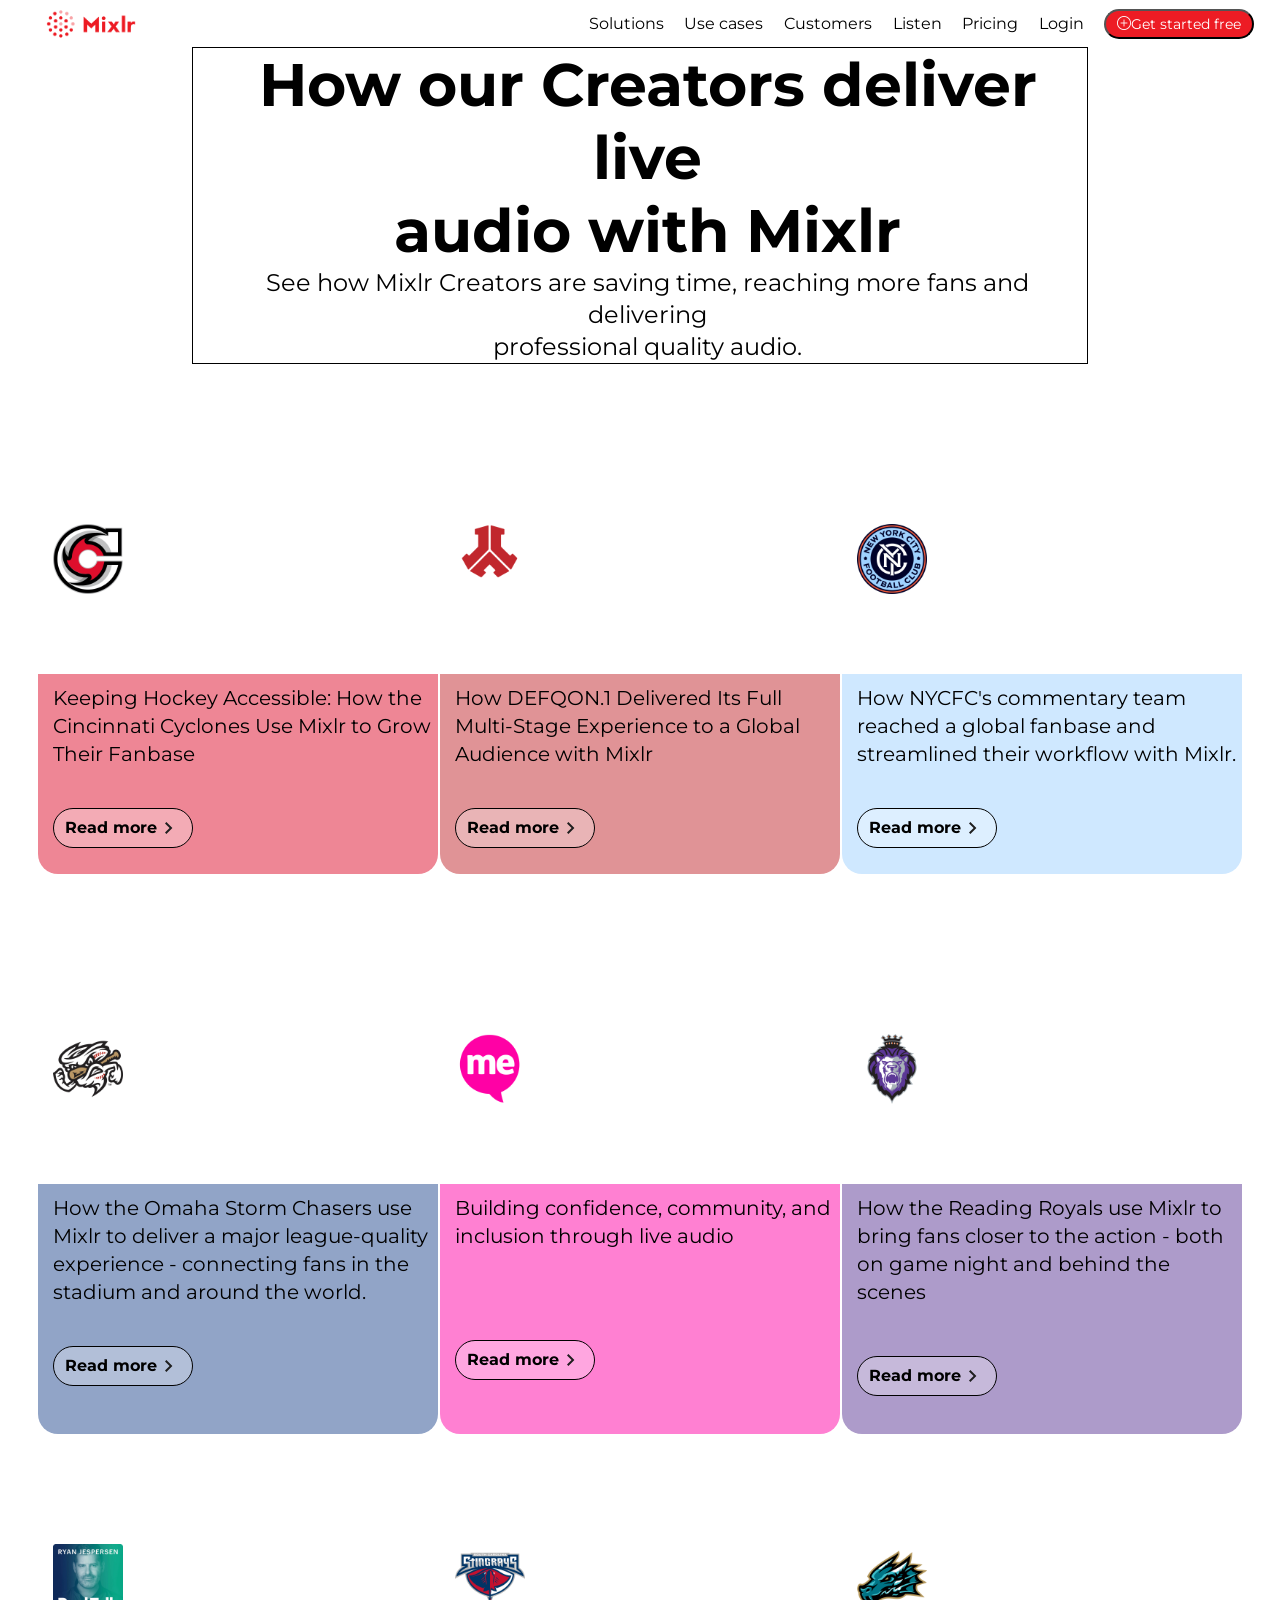
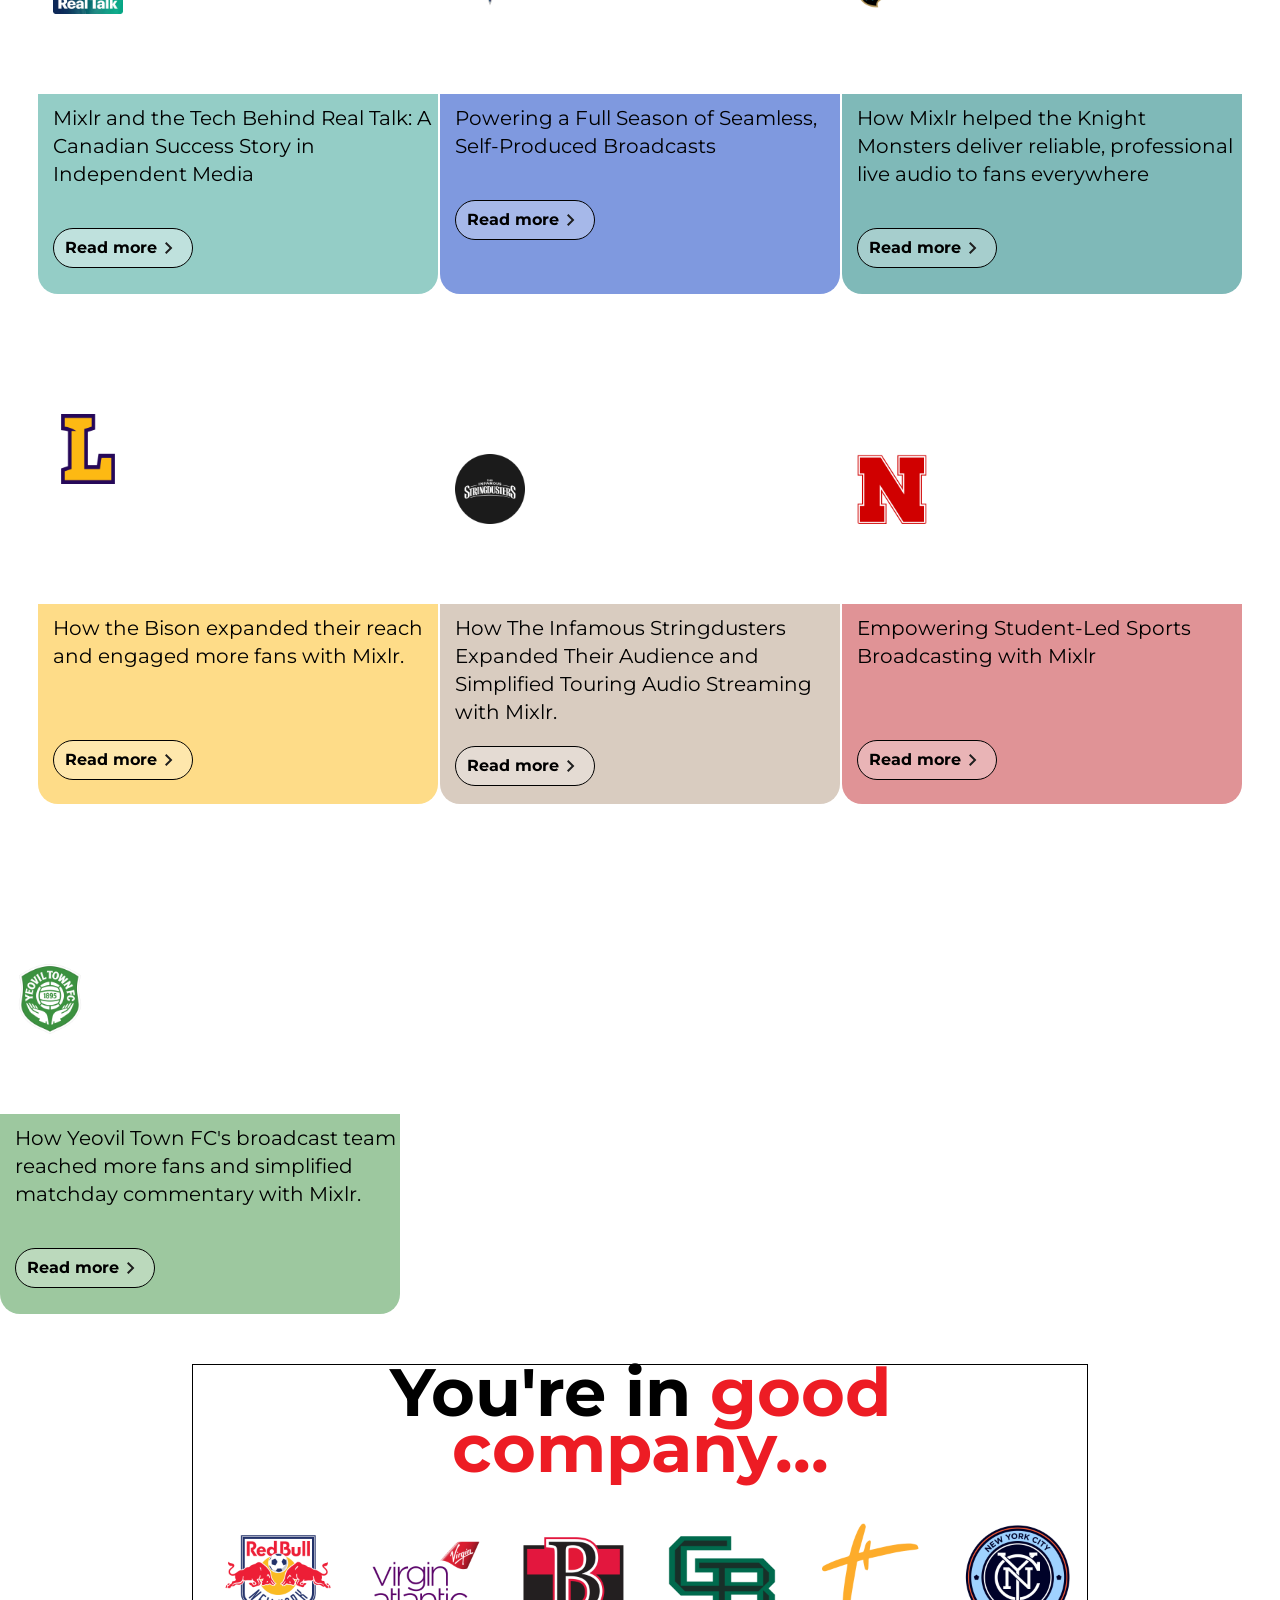
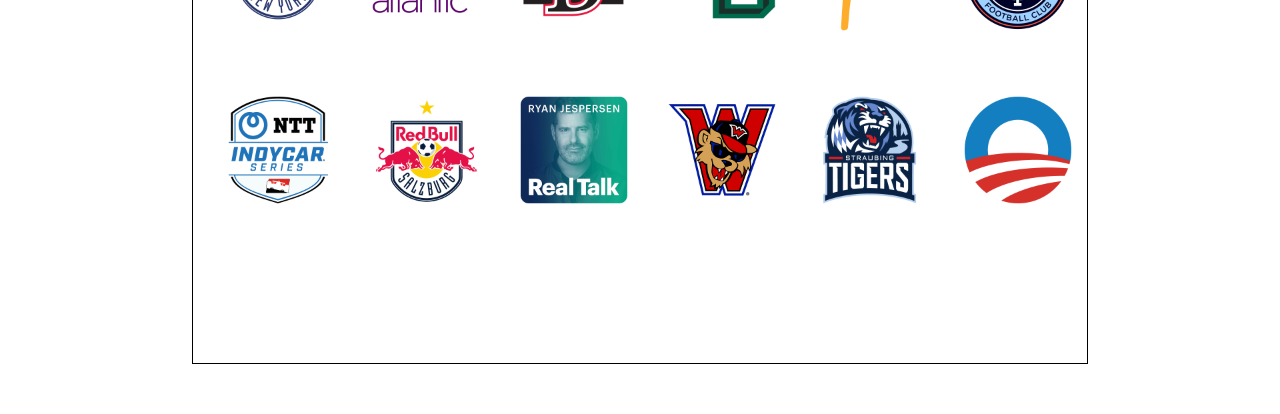
==== index.html @ 17a5d1f8 "I am almost done with mixlr customer's page" ====
<!DOCTYPE html>
<html lang="en">
<head>
    <meta charset="UTF-8">
    <meta name="viewport" content="width=device-width, initial-scale=1.0">
    <title>Document</title>
    <link rel="stylesheet" href="./style.css">
   
   
</head>
<body>
     <header>
        <img src="./media/mixlr logo.png" alt="" class="logo">
        <nav class="nav1">
            <ul class="nav-ul">
                <li class="nav-link"></li><a href="" class="a">Solutions</a>
            <li class="nav-link"></li><a href=""class="a">Use cases</a>
            <li class="nav-link"></li><a href="" class="a">Customers</a>
            <li class="nav-link"></li><a href="" class="a">Listen</a>
            <li class="nav-link"></li><a href="" class="a">Pricing</a>
            <li class="nav-link"></li><a href=""class="a">Login</a>
        </ul>
        </nav>
        <div class="getstarted-btn">
             <button><i class="bi bi-plus-circle"></i>Get started free</a></button>
        </div>
       
        </header>
         <section class="section1">
        <h1 class="h1">How our Creators deliver live <br> audio with Mixlr</h1>
        <p class="p1">
            See how Mixlr Creators are saving time, reaching more fans and delivering <br> 
            professional quality audio.
        </p>
    </section>
    <div class="container">
    <nav class="nav2">
        <div class="div1">
            <img src="./media/image 1a.png" alt="image" height="70">
            <h1 class="first-a">Cincinnatic 
                <br> cyclones</h1>
            
        </div>
        <div class="div2">
            <p class="first-b">Keeping Hockey Accessible: How the Cincinnati Cyclones Use Mixlr to Grow Their Fanbase</p>
            <button class="readmore-btn1">Read more <svg xmlns="http://www.w3.org/2000/svg" height="24px" viewBox="0 -960 960 960" width="24px" fill="#1f1f1f"><path d="M504-480 320-664l56-56 240 240-240 240-56-56 184-184Z"/></svg></button>
        </div>
    </nav>

     <nav class="nav3">
        <div class="div3">
            <img src="./media/image 2a.png" alt="image" height="70">
            <h1 class="first-a">DEFQON.1 Music Festival</h1>
            
        </div>
        <div class="div4">
            <p class="first-b">How DEFQON.1 Delivered Its Full Multi-Stage Experience to a Global Audience with Mixlr</p>
            <button class="readmore-btn2">Read more <svg xmlns="http://www.w3.org/2000/svg" height="24px" viewBox="0 -960 960 960" width="24px" fill="#1f1f1f"><path d="M504-480 320-664l56-56 240 240-240 240-56-56 184-184Z"/></svg></button>
        </div>
    </nav>

     <nav class="nav4">
        <div class="div5">
            <img src="./media/image 3a.png" alt="image" height="70">
            <h1 class="first-a">New York City Football Club</h1>
            
        </div>
        <div class="div6">
            <p class="first-b">How NYCFC's commentary team reached a global fanbase and streamlined their workflow with Mixlr.</p>
            <button class="readmore-btn3">Read more <svg xmlns="http://www.w3.org/2000/svg" height="24px" viewBox="0 -960 960 960" width="24px" fill="#1f1f1f"><path d="M504-480 320-664l56-56 240 240-240 240-56-56 184-184Z"/></svg></button>
        </div>
    </nav>
       
     <!-- ROW 2 -->
       
    </div>

    <div class="container2">
    <nav class="nav5">
        <div class="div7">
            <img src="./media/image 4a.png" alt="image" height="70">
            <h1 class="first-a">Omaha Storm  <br>Chasers</h1>
            
        </div>
        <div class="div8">
            <p class="first-b">How the Omaha Storm Chasers use Mixlr to deliver a major league-quality experience - connecting fans in the stadium and around the world.</p>
            <button class="readmore-btn4">Read more <svg xmlns="http://www.w3.org/2000/svg" height="24px" viewBox="0 -960 960 960" width="24px" fill="#1f1f1f"><path d="M504-480 320-664l56-56 240 240-240 240-56-56 184-184Z"/></svg></button>
        </div>
    </nav>

     <nav class="nav6">
        <div class="div9">
            <img src="./media/image 5a.png" alt="image" height="70">
            <h1 class="first-a">Our radio by <br> Mencap</h1>
            
        </div>
        <div class="div10">
            <p class="first-b">Building confidence, community, and inclusion through live audio</p>
            <button class="readmore-btn5">Read more <svg xmlns="http://www.w3.org/2000/svg" height="24px" viewBox="0 -960 960 960" width="24px" fill="#1f1f1f"><path d="M504-480 320-664l56-56 240 240-240 240-56-56 184-184Z"/></svg></button>
        </div>
    </nav>

    <nav class="nav7">
        <div class="div11">
            <img src="./media/image 6a.png" alt="image" height="70">
            <h1 class="first-a">Reading Royals</h1>
            
        </div>
        <div class="div12">
            <p class="first-b">How the Reading Royals use Mixlr to bring fans closer to the action - both on game night and behind the scenes</p>
            <button class="readmore-btn6">Read more <svg xmlns="http://www.w3.org/2000/svg" height="24px" viewBox="0 -960 960 960" width="24px" fill="#1f1f1f"><path d="M504-480 320-664l56-56 240 240-240 240-56-56 184-184Z"/></svg></button>
        </div>
    </nav>       
    </div>
    <!-- ROW 3 -->
    <div class="container3" >
<nav class="nav8">
        <div class="div13">
            <img src="./media/image 7a.png" alt="" height="70">
            <h1 class="first-a">Real Talk with <br> Ryan Jespersen</h1>
        </div>
        <div class="div14">
            <p>Mixlr and the Tech Behind Real Talk: A Canadian Success Story in Independent Media</p>
            <button class="readmore-btn7">Read more <svg xmlns="http://www.w3.org/2000/svg" height="24px" viewBox="0 -960 960 960" width="24px" fill="#1f1f1f"><path d="M504-480 320-664l56-56 240 240-240 240-56-56 184-184Z"/></svg></button>
        </div>
    </nav>       
     <nav class="nav9">
        <div class="div15">
            <img src="./media/image 8a.png" alt="" height="70">
            <h1 class="first-a">South Carolina Stingrays</h1>
        </div>
        <div class="div16">
            <p>Powering a Full Season of Seamless, Self-Produced Broadcasts</p>
            <button class="readmore-btn8">Read more <svg xmlns="http://www.w3.org/2000/svg" height="24px" viewBox="0 -960 960 960" width="24px" fill="#1f1f1f"><path d="M504-480 320-664l56-56 240 240-240 240-56-56 184-184Z"/></svg></button>
        </div>
    </nav>
     <nav class="nav10">
        <div class="div17">
            <img src="./media/image 9a.png" alt="" height="70">
            <h1 class="first-a">Tahoe Knight <br> Monsters</h1>
        </div>
        <div class="div18">
            <p>How Mixlr helped the Knight Monsters deliver reliable, professional live audio to fans everywhere</p>
            <button class="readmore-btn9">Read more <svg xmlns="http://www.w3.org/2000/svg" height="24px" viewBox="0 -960 960 960" width="24px" fill="#1f1f1f"><path d="M504-480 320-664l56-56 240 240-240 240-56-56 184-184Z"/></svg></button>
        </div>
    </nav>
    </div>
    <!-- ROW 4 -->
     <div class="container3" >
<nav class="nav11">
        <div class="div19">
            <img src="./media/image 10a.png" alt="" height="70">
            <h1 class="first-a">The Bison at  <br>Lipscomb <br> University</h1>
        </div>
        <div class="div20">
            <p>How the Bison expanded their reach and engaged more fans with Mixlr.</p>
            <button class="readmore-btn10">Read more <svg xmlns="http://www.w3.org/2000/svg" height="24px" viewBox="0 -960 960 960" width="24px" fill="#1f1f1f"><path d="M504-480 320-664l56-56 240 240-240 240-56-56 184-184Z"/></svg></button>
        </div>
    </nav>       
     <nav class="nav12">
        <div class="div21">
            <img src="./media/image 11a.png" alt="" height="70">
            <h1 class="first-a">The Infamous <br> Stringdusters</h1>
        </div>
        <div class="div22">
            <p>How The Infamous Stringdusters Expanded Their Audience and Simplified Touring Audio Streaming with Mixlr.</p>
            <button class="readmore-btn11">Read more <svg xmlns="http://www.w3.org/2000/svg" height="24px" viewBox="0 -960 960 960" width="24px" fill="#1f1f1f"><path d="M504-480 320-664l56-56 240 240-240 240-56-56 184-184Z"/></svg></button>
        </div>
    </nav>
     <nav class="nav13">
        <div class="div23">
            <img src="./media/image 12a.png" alt="" height="70">
            <h1 class="first-a">University of Nebraska–Lincoln</h1>
        </div>
        <div class="div24">
            <p>Empowering Student-Led Sports Broadcasting with Mixlr</p>
            <button class="readmore-btn12">Read more <svg xmlns="http://www.w3.org/2000/svg" height="24px" viewBox="0 -960 960 960" width="24px" fill="#1f1f1f"><path d="M504-480 320-664l56-56 240 240-240 240-56-56 184-184Z"/></svg></button>
        </div>
    </nav>
    <!-- ROW 5 -->
    </div>
     <nav class="nav14">
        <div class="div25">
            <img src="./media/image 13a.png" alt="" height="70">
            <h1 class="first-a">Yeovil Town Football Club</h1>
        </div>
        <div class="div26">
            <p>How Yeovil Town FC's broadcast team reached more fans and simplified matchday commentary with Mixlr.</p>
            <button class="readmore-btn13">Read more <svg xmlns="http://www.w3.org/2000/svg" height="24px" viewBox="0 -960 960 960" width="24px" fill="#1f1f1f"><path d="M504-480 320-664l56-56 240 240-240 240-56-56 184-184Z"/></svg></button>
        </div>
    </nav>
    <section class="section2">
        <h2>You're in <span>good company...</span> </h2>
        <div class="div27">
            <img class="img2" src="./media/1.png" alt="">
            <img class="img2" src="./media/2.png" alt="">
            <img class="img2" src="./media/3.png" alt="">
            <img class="img2" src="./media/4.png" alt="">
            <img class="img2" src="./media/5.png" alt="">
            <img class="img2" src="./media/6.png" alt="">
            <img class="img2" src="./media/7.png" alt="">
            <img class="img2" src="./media/8.png" alt="">
            <img class="img2" src="./media/9.png" alt="">
            <img class="img2" src="./media/10.png" alt="">
            <img class="img2" src="./media/11.png" alt="">
            <img class="img2" src="./media/12.png" alt="">
        </div>
    </section>
    
</body>
   

</html>
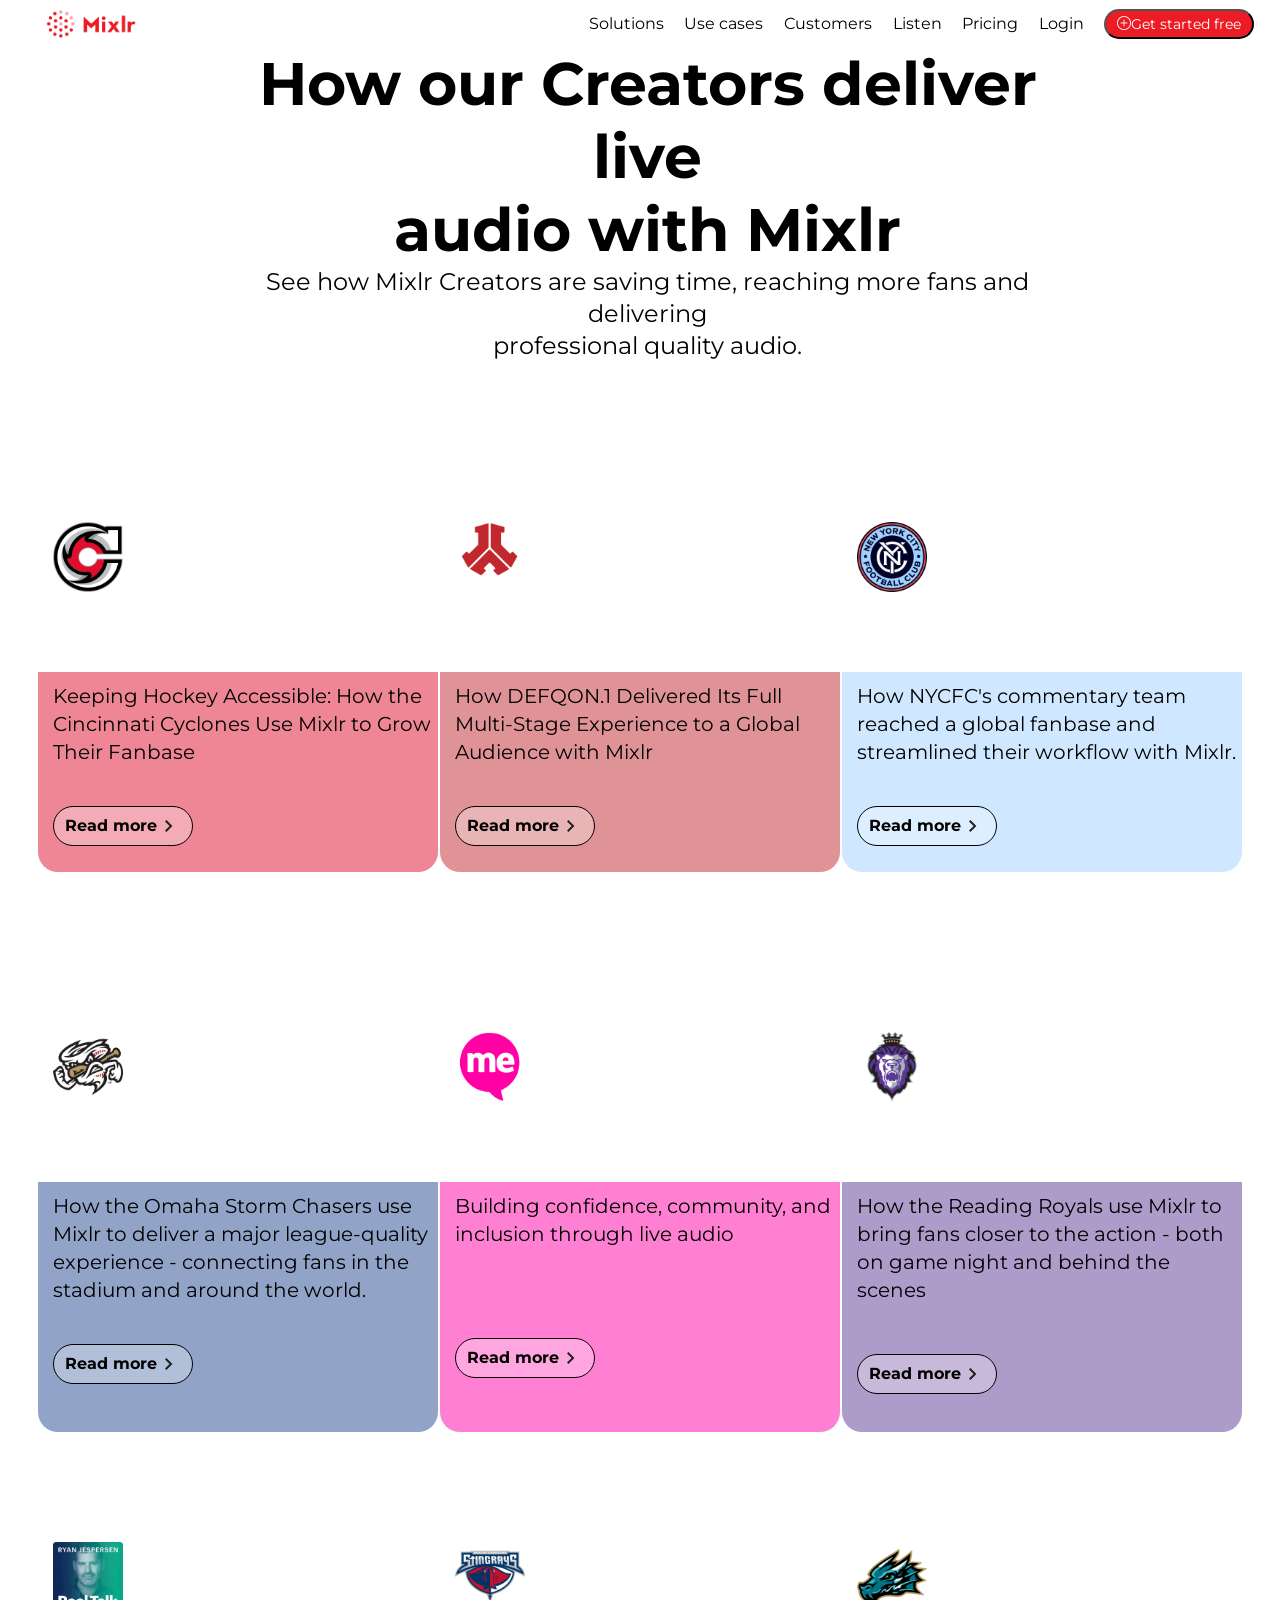
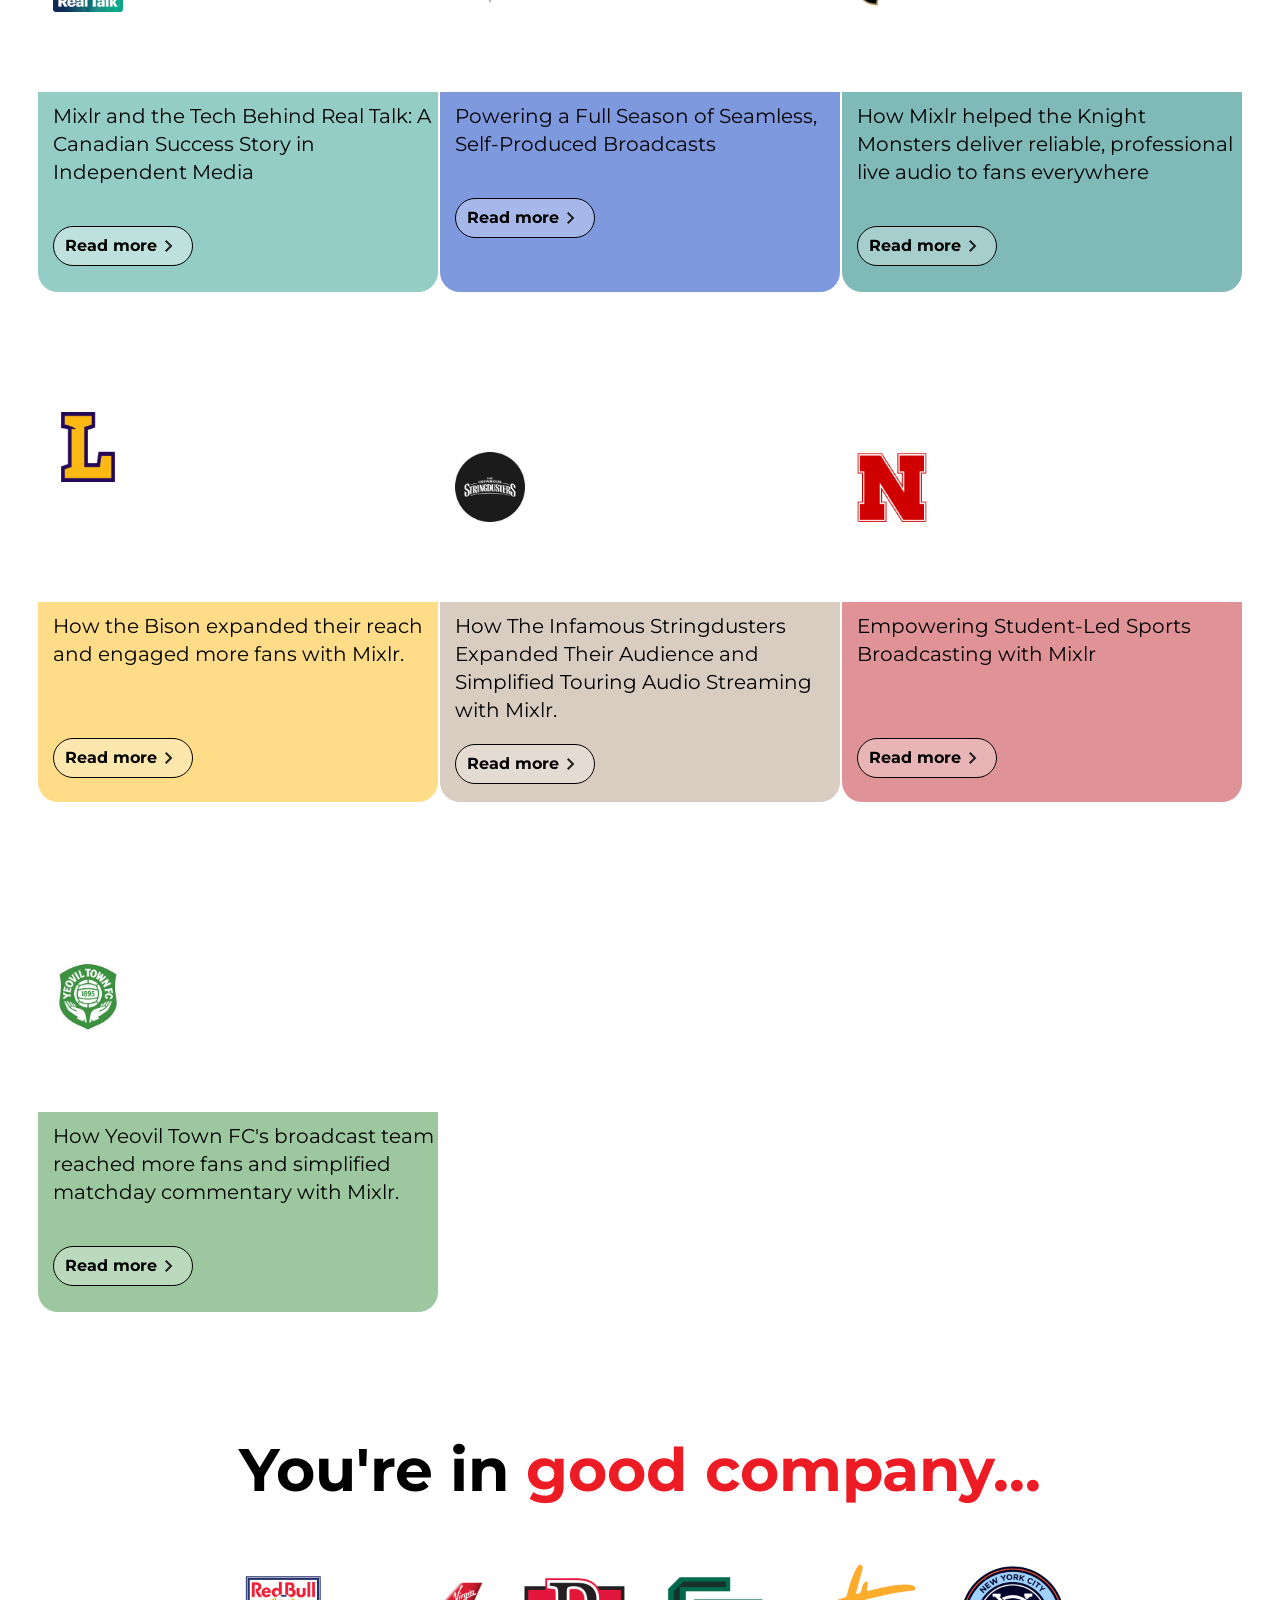
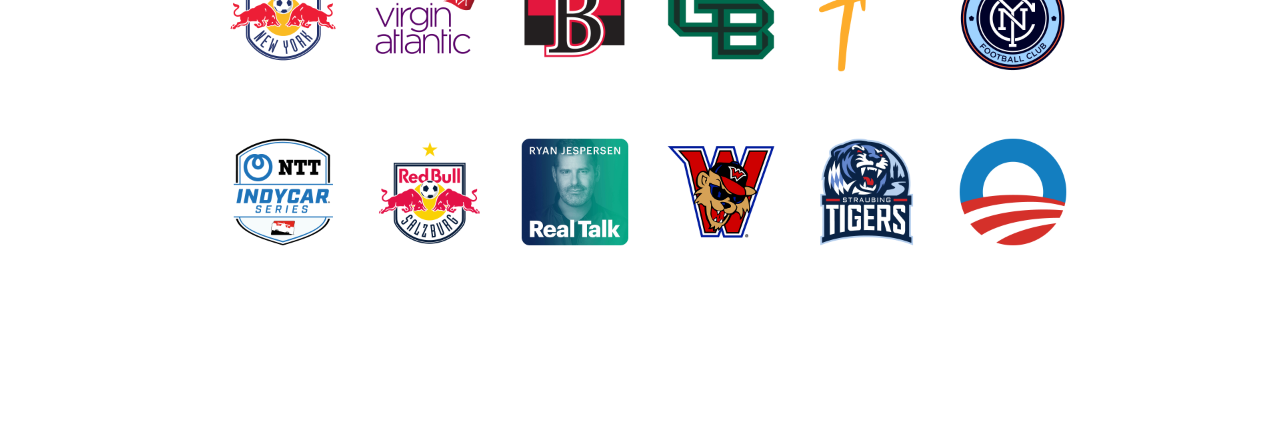
==== commit 7a4aa71b: "I added section2" ====
--- a/index.html
+++ b/index.html
@@ -179,7 +179,8 @@
     </nav>
     <!-- ROW 5 -->
     </div>
-     <nav class="nav14">
+    <div class="container5">
+        <nav class="nav14">
         <div class="div25">
             <img src="./media/image 13a.png" alt="" height="70">
             <h1 class="first-a">Yeovil Town Football Club</h1>
@@ -189,15 +190,21 @@
             <button class="readmore-btn13">Read more <svg xmlns="http://www.w3.org/2000/svg" height="24px" viewBox="0 -960 960 960" width="24px" fill="#1f1f1f"><path d="M504-480 320-664l56-56 240 240-240 240-56-56 184-184Z"/></svg></button>
         </div>
     </nav>
+    </div>
+     
     <section class="section2">
-        <h2>You're in <span>good company...</span> </h2>
         <div class="div27">
+           <h2>You're in <span>good company...</span> </h2> 
+        </div>
+        
+        <div class="div28">
             <img class="img2" src="./media/1.png" alt="">
             <img class="img2" src="./media/2.png" alt="">
             <img class="img2" src="./media/3.png" alt="">
             <img class="img2" src="./media/4.png" alt="">
             <img class="img2" src="./media/5.png" alt="">
             <img class="img2" src="./media/6.png" alt="">
+            <br>
             <img class="img2" src="./media/7.png" alt="">
             <img class="img2" src="./media/8.png" alt="">
             <img class="img2" src="./media/9.png" alt="">
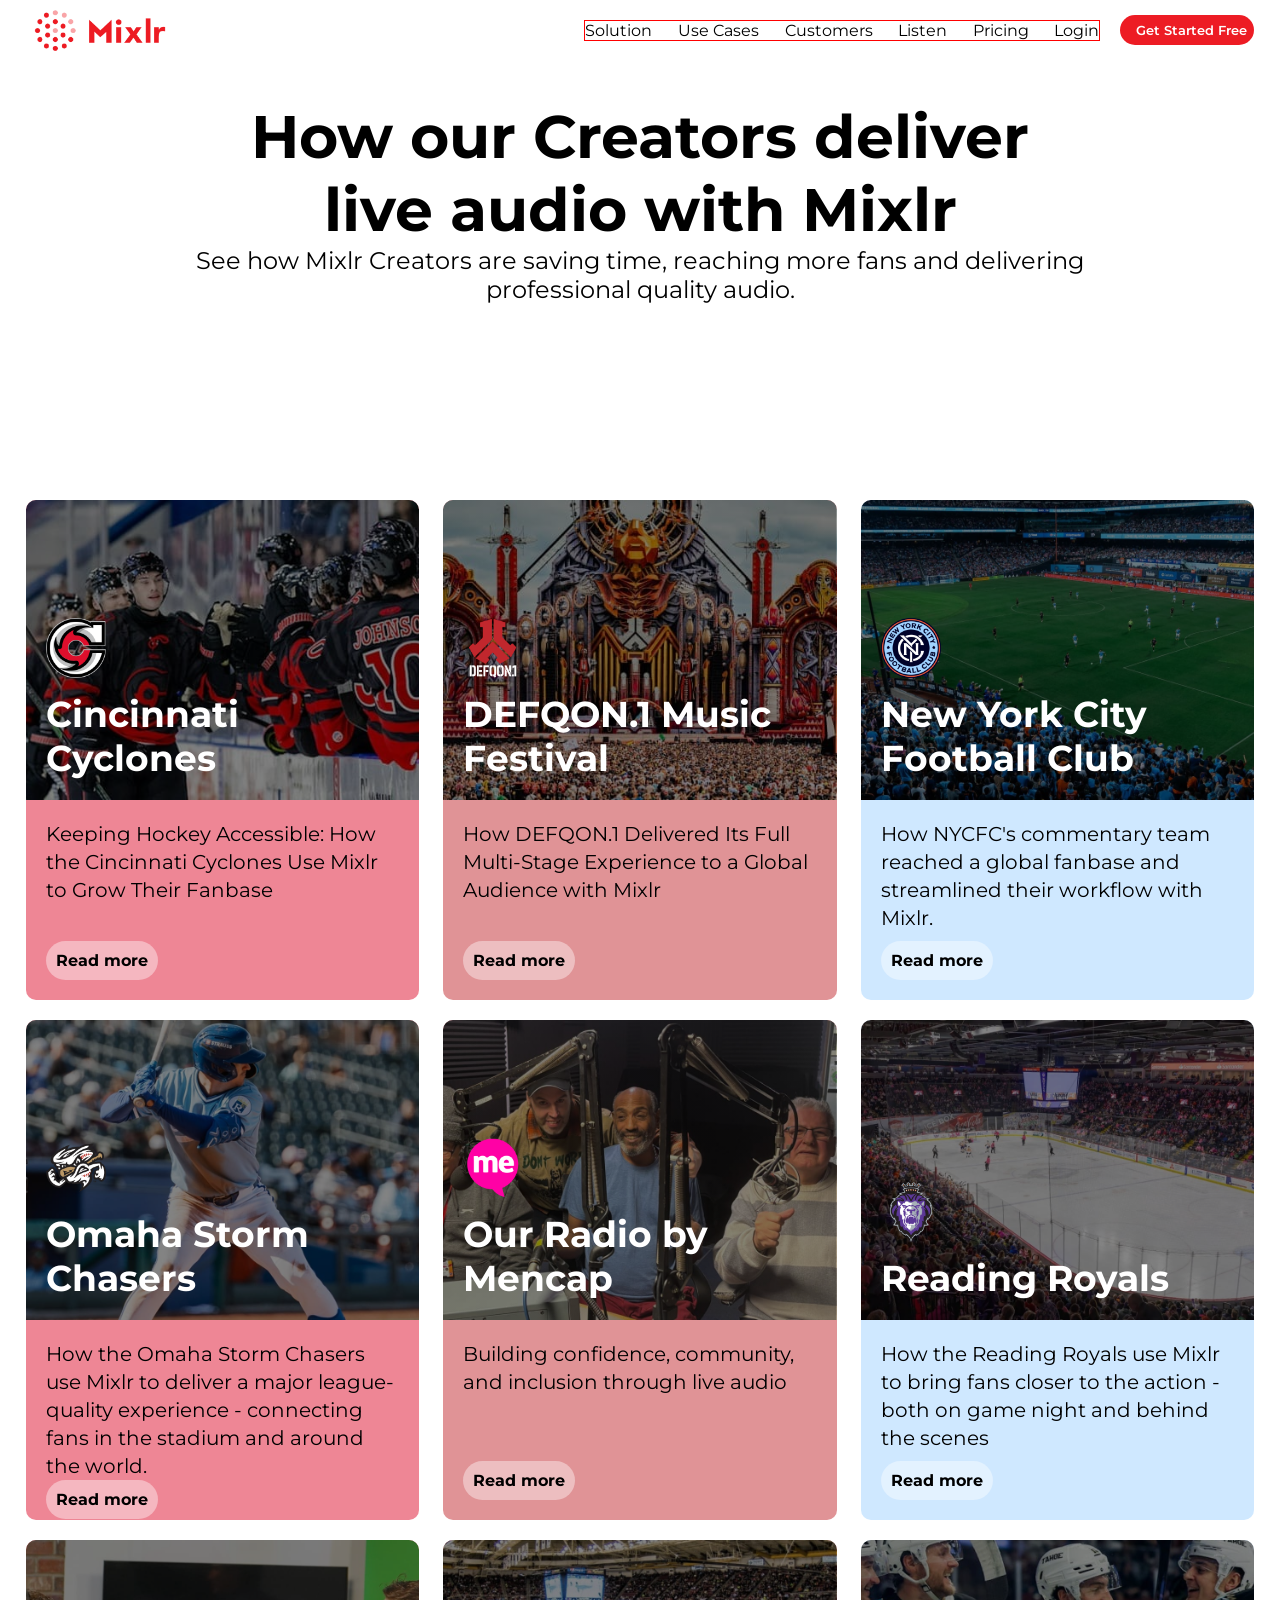
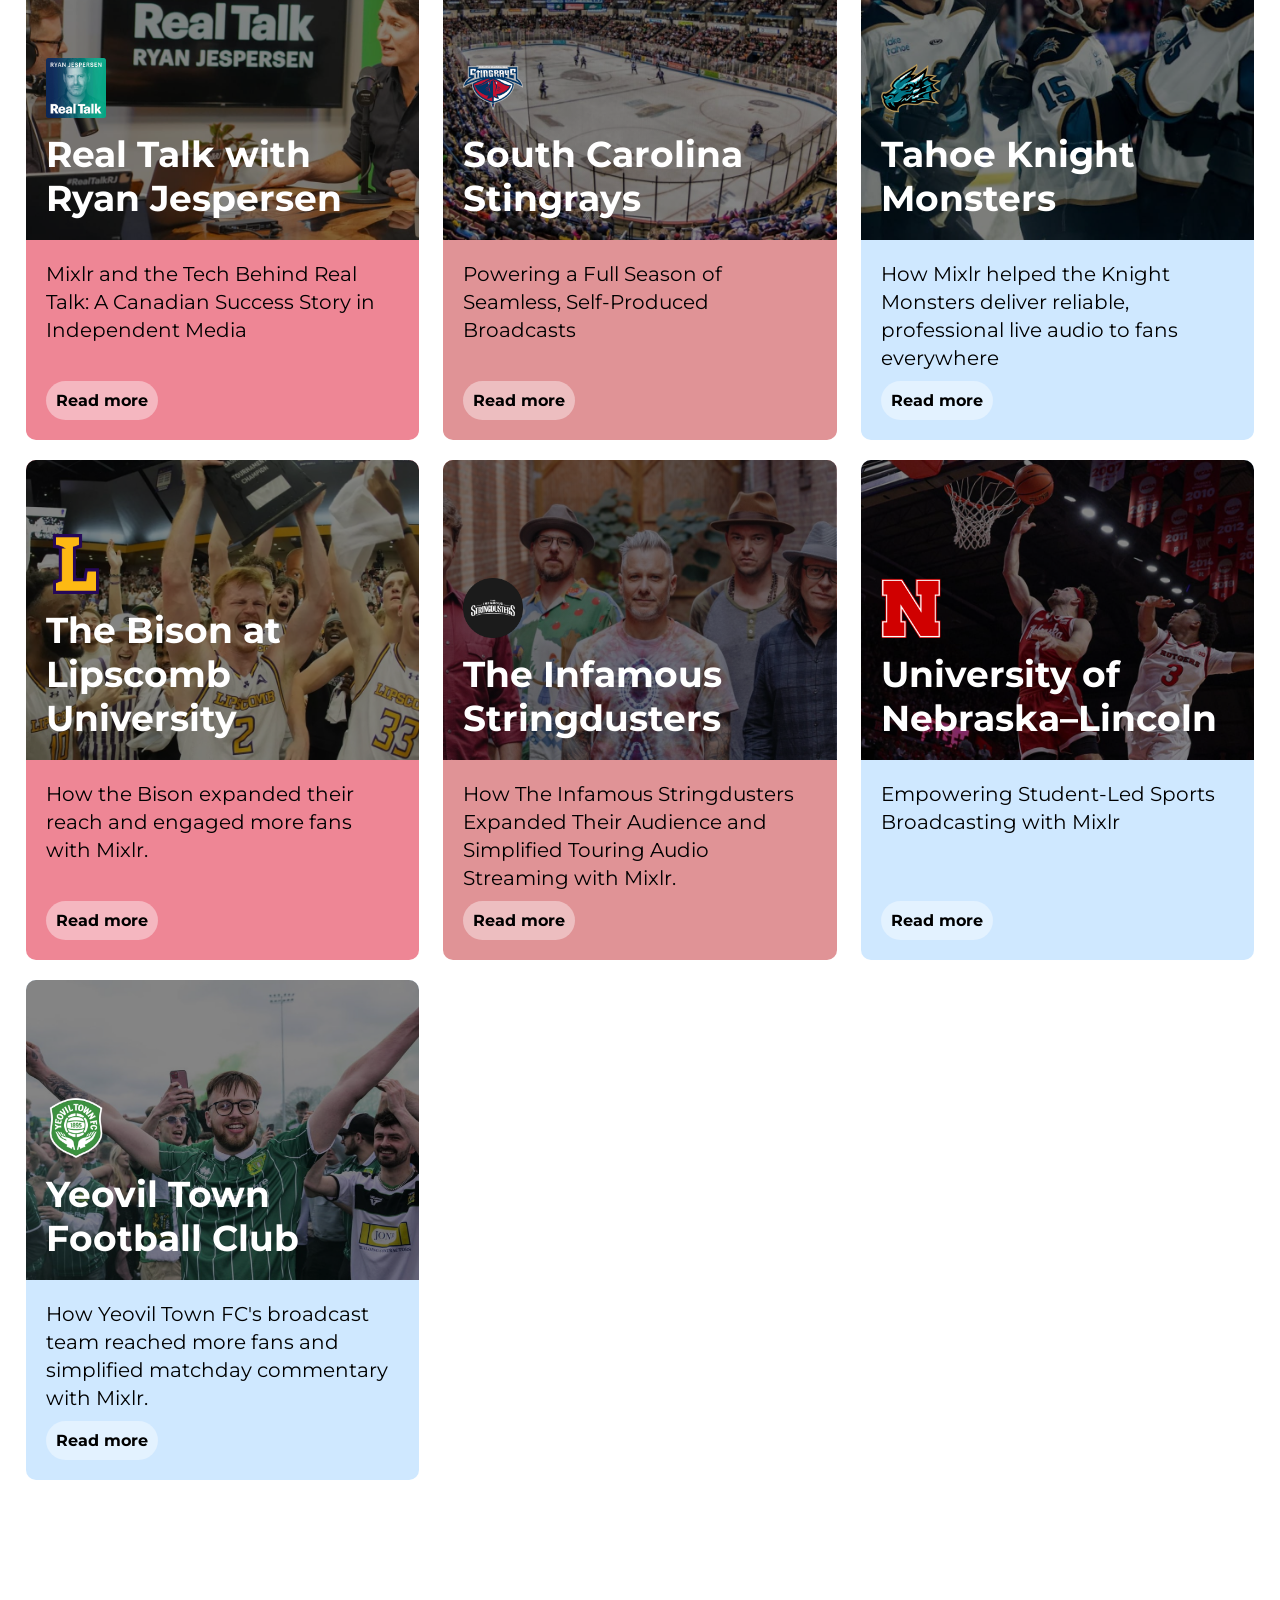
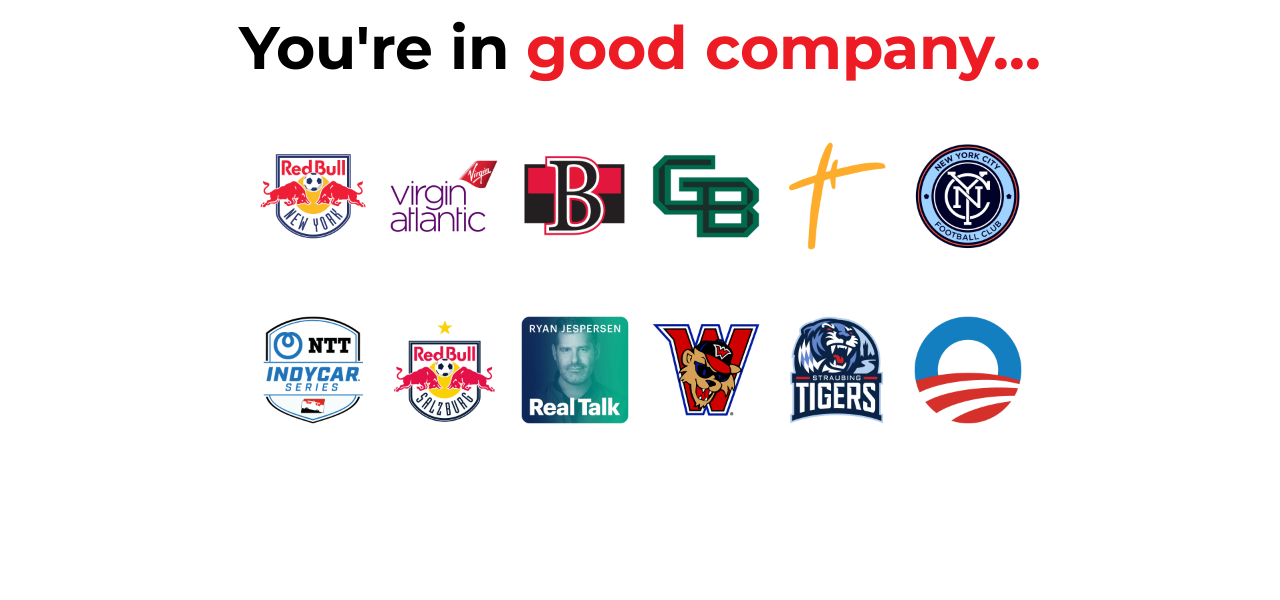
==== commit 84385fc7: "fix:Responsiveness" ====
--- a/index.html
+++ b/index.html
@@ -4,194 +4,207 @@
     <meta charset="UTF-8">
     <meta name="viewport" content="width=device-width, initial-scale=1.0">
     <title>Document</title>
-    <link rel="stylesheet" href="./style.css">
-   
-   
+    <link rel="stylesheet" href="style.css">
 </head>
 <body>
-     <header>
-        <img src="./media/mixlr logo.png" alt="" class="logo">
-        <nav class="nav1">
+      <header>
+        <nav>
+            <img src="./media/mixlr logo.png" alt="" height="70">
             <ul class="nav-ul">
-                <li class="nav-link"></li><a href="" class="a">Solutions</a>
-            <li class="nav-link"></li><a href=""class="a">Use cases</a>
-            <li class="nav-link"></li><a href="" class="a">Customers</a>
-            <li class="nav-link"></li><a href="" class="a">Listen</a>
-            <li class="nav-link"></li><a href="" class="a">Pricing</a>
-            <li class="nav-link"></li><a href=""class="a">Login</a>
-        </ul>
+                <li class="nav-link"><a href="">Solution</a></li>
+                <li class="nav-link"><a href="">Use Cases</a></li>
+                <li class="nav-link"><a href="">Customers</a></li>
+                <li class="nav-link"><a href="">Listen</a></li>
+                <li class="nav-link"><a href="">Pricing</a></li>
+                <li class="nav-link"><a href="">Login</a></li>
+            </ul>
+            <div class="getstarted-btn">
+                <button><i class="bi bi-plus-circle"></i> Get Started Free</button>
+            </div>
+            <div class="menu">
+                <i class="bi bi-list"></i>
+            </div>
         </nav>
-        <div class="getstarted-btn">
-             <button><i class="bi bi-plus-circle"></i>Get started free</a></button>
+    </header>
+
+    <section class="hero">
+        <h1>How our Creators deliver live audio with Mixlr</h1>
+        <p>See how Mixlr Creators are saving time, reaching more fans and delivering professional quality audio.</p>
+    </section>
+   
+    <section class="card-section">
+        <div class="container">
+            <div class="card">
+                <div class="card-img">
+                    <div class="card-img-box">
+                        <img src="./media/image 1a.png" alt="" height="60">
+                        <h2>Cincinnati<br>Cyclones</h2>
+                    </div>
+                </div>
+                <div class="card-body">
+                    <p class="card-text">Keeping Hockey Accessible: How the Cincinnati Cyclones Use Mixlr to Grow Their Fanbase</p>
+
+                    <a href="" class="card-link">Read more <i class="bi bi-chevron-right"></i></a>
+                </div>
+                
+            </div>
+            <div class="card">
+                <div class="card-img">
+                    <div class="card-img-box">
+                        <img src="./media/image 2a.png" alt="" height="60">
+                        <h2>DEFQON.1 Music<br>Festival</h2>
+                    </div>
+                </div>
+                <div class="card-body">
+                    <p class="card-text">How DEFQON.1 Delivered Its Full Multi-Stage Experience to a Global Audience with Mixlr</p>
+
+                    <a href="" class="card-link">Read more <i class="bi bi-chevron-right"></i></a>
+                </div>
+            </div>
+            <div class="card">
+                <div class="card-img">
+                    <div class="card-img-box">
+                        <img src="./media/image 3a.png" alt="" height="60">
+                        <h2>New York City<br>Football Club</h2>
+                    </div>
+                </div>
+                <div class="card-body">
+                    <p class="card-text">How NYCFC's commentary team reached a global fanbase and streamlined their workflow with Mixlr.</p>
+
+                    <a href="" class="card-link">Read more <i class="bi bi-chevron-right"></i></a>
+                </div>
+            </div>
+            <div class="card">
+                <div class="card-img">
+                    <div class="card-img-box">
+                        <img src="./media/image 4a.png" alt="" height="60">
+                        <h2>Omaha Storm <br> Chasers</h2>
+                    </div>
+                </div>
+                <div class="card-body">
+                    <p class="card-text">How the Omaha Storm Chasers use Mixlr to deliver a major league-quality experience - connecting fans in the stadium and around the world.</p>
+
+                    <a href="" class="card-link">Read more <i class="bi bi-chevron-right"></i></a>
+                </div>
+                
+            </div>
+            <div class="card">
+                <div class="card-img">
+                    <div class="card-img-box">
+                        <img src="./media/image 5a.png" alt="" height="60">
+                        <h2>Our Radio by <br> Mencap</h2>
+                    </div>
+                </div>
+                <div class="card-body">
+                    <p class="card-text">Building confidence, community, and inclusion through live audio</p>
+                    <a href="" class="card-link">Read more <i class="bi bi-chevron-right"></i></a>
+                </div>
+            </div>
+            <div class="card">
+                <div class="card-img">
+                    <div class="card-img-box">
+                        <img src="./media/image 6a.png" alt="" height="60">
+                        <h2>Reading Royals</h2>
+                    </div>
+                </div>
+                <div class="card-body">
+                    <p class="card-text">How the Reading Royals use Mixlr to bring fans closer to the action - both on game night and behind the scenes</p>
+
+                    <a href="" class="card-link">Read more <i class="bi bi-chevron-right"></i></a>
+                </div>
+            </div>
+        
+    
+                <div class="card">
+                <div class="card-img">
+                    <div class="card-img-box">
+                        <img src="./media/image 7a.png" alt="" height="60">
+                        <h2>Real Talk with <br> Ryan Jespersen</h2>
+                    </div>
+                </div>
+                <div class="card-body">
+                    <p class="card-text">Mixlr and the Tech Behind Real Talk: A Canadian Success Story in Independent Media</p>
+
+                    <a href="" class="card-link">Read more <i class="bi bi-chevron-right"></i></a>
+                </div>
+                
+            </div>
+            <div class="card">
+                <div class="card-img">
+                    <div class="card-img-box">
+                        <img src="./media/image 8a.png" alt="" height="60">
+                        <h2>South Carolina <br> Stingrays</h2>
+                    </div>
+                </div>
+                <div class="card-body">
+                    <p class="card-text">Powering a Full Season of Seamless, Self-Produced Broadcasts</p>
+                    <a href="" class="card-link">Read more <i class="bi bi-chevron-right"></i></a>
+                </div>
+            </div>
+            <div class="card">
+                <div class="card-img">
+                    <div class="card-img-box">
+                        <img src="./media/image 9a.png" alt="" height="60">
+                        <h2>Tahoe Knight <br> Monsters</h2>
+                    </div>
+                </div>
+                <div class="card-body">
+                    <p class="card-text">How Mixlr helped the Knight Monsters deliver reliable, professional live audio to fans everywhere</p>
+                    <a href="" class="card-link">Read more <i class="bi bi-chevron-right"></i></a>
+                </div>
+            </div>
+            <div class="card">
+                <div class="card-img">
+                    <div class="card-img-box">
+                        <img src="./media/image 10a.png" alt="" height="60">
+                        <h2>The Bison at <br> Lipscomb <br> University</h2>
+                    </div>
+                </div>
+                <div class="card-body">
+                    <p class="card-text">How the Bison expanded their reach and engaged more fans with Mixlr.</p>
+                    <a href="" class="card-link">Read more <i class="bi bi-chevron-right"></i></a>
+                </div>
+                
+            </div>
+            <div class="card">
+                <div class="card-img">
+                    <div class="card-img-box">
+                        <img src="./media/image 11a.png" alt="" height="60">
+                        <h2>The Infamous <br> Stringdusters</h2>
+                    </div>
+                </div>
+                <div class="card-body">
+                    <p class="card-text">How The Infamous Stringdusters Expanded Their Audience and Simplified Touring Audio Streaming with Mixlr.</p>
+
+                    <a href="" class="card-link">Read more <i class="bi bi-chevron-right"></i></a>
+                </div>
+            </div>
+            <div class="card">
+                <div class="card-img">
+                    <div class="card-img-box">
+                        <img src="./media/image 12a.png" alt="" height="60">
+                        <h2>University of <br> Nebraska–Lincoln</h2>
+                    </div>
+                </div>
+                <div class="card-body">
+                    <p class="card-text">Empowering Student-Led Sports Broadcasting with Mixlr</p>
+                    <a href="" class="card-link">Read more <i class="bi bi-chevron-right"></i></a>
+                </div>
+            </div>
+            <div class="card">
+                <div class="card-img">
+                    <div class="card-img-box">
+                        <img src="./media/image 13a.png" alt="" height="60">
+                        <h2>Yeovil Town <br> Football Club</h2>
+                    </div>
+                </div>
+                <div class="card-body">
+                    <p class="card-text">How Yeovil Town FC's broadcast team reached more fans and simplified matchday commentary with Mixlr.</p>
+                    <a href="" class="card-link">Read more <i class="bi bi-chevron-right"></i></a>
+                </div>
+            </div>
         </div>
-       
-        </header>
-         <section class="section1">
-        <h1 class="h1">How our Creators deliver live <br> audio with Mixlr</h1>
-        <p class="p1">
-            See how Mixlr Creators are saving time, reaching more fans and delivering <br> 
-            professional quality audio.
-        </p>
-    </section>
-    <div class="container">
-    <nav class="nav2">
-        <div class="div1">
-            <img src="./media/image 1a.png" alt="image" height="70">
-            <h1 class="first-a">Cincinnatic 
-                <br> cyclones</h1>
-            
-        </div>
-        <div class="div2">
-            <p class="first-b">Keeping Hockey Accessible: How the Cincinnati Cyclones Use Mixlr to Grow Their Fanbase</p>
-            <button class="readmore-btn1">Read more <svg xmlns="http://www.w3.org/2000/svg" height="24px" viewBox="0 -960 960 960" width="24px" fill="#1f1f1f"><path d="M504-480 320-664l56-56 240 240-240 240-56-56 184-184Z"/></svg></button>
-        </div>
-    </nav>
-
-     <nav class="nav3">
-        <div class="div3">
-            <img src="./media/image 2a.png" alt="image" height="70">
-            <h1 class="first-a">DEFQON.1 Music Festival</h1>
-            
-        </div>
-        <div class="div4">
-            <p class="first-b">How DEFQON.1 Delivered Its Full Multi-Stage Experience to a Global Audience with Mixlr</p>
-            <button class="readmore-btn2">Read more <svg xmlns="http://www.w3.org/2000/svg" height="24px" viewBox="0 -960 960 960" width="24px" fill="#1f1f1f"><path d="M504-480 320-664l56-56 240 240-240 240-56-56 184-184Z"/></svg></button>
-        </div>
-    </nav>
-
-     <nav class="nav4">
-        <div class="div5">
-            <img src="./media/image 3a.png" alt="image" height="70">
-            <h1 class="first-a">New York City Football Club</h1>
-            
-        </div>
-        <div class="div6">
-            <p class="first-b">How NYCFC's commentary team reached a global fanbase and streamlined their workflow with Mixlr.</p>
-            <button class="readmore-btn3">Read more <svg xmlns="http://www.w3.org/2000/svg" height="24px" viewBox="0 -960 960 960" width="24px" fill="#1f1f1f"><path d="M504-480 320-664l56-56 240 240-240 240-56-56 184-184Z"/></svg></button>
-        </div>
-    </nav>
-       
-     <!-- ROW 2 -->
-       
-    </div>
-
-    <div class="container2">
-    <nav class="nav5">
-        <div class="div7">
-            <img src="./media/image 4a.png" alt="image" height="70">
-            <h1 class="first-a">Omaha Storm  <br>Chasers</h1>
-            
-        </div>
-        <div class="div8">
-            <p class="first-b">How the Omaha Storm Chasers use Mixlr to deliver a major league-quality experience - connecting fans in the stadium and around the world.</p>
-            <button class="readmore-btn4">Read more <svg xmlns="http://www.w3.org/2000/svg" height="24px" viewBox="0 -960 960 960" width="24px" fill="#1f1f1f"><path d="M504-480 320-664l56-56 240 240-240 240-56-56 184-184Z"/></svg></button>
-        </div>
-    </nav>
-
-     <nav class="nav6">
-        <div class="div9">
-            <img src="./media/image 5a.png" alt="image" height="70">
-            <h1 class="first-a">Our radio by <br> Mencap</h1>
-            
-        </div>
-        <div class="div10">
-            <p class="first-b">Building confidence, community, and inclusion through live audio</p>
-            <button class="readmore-btn5">Read more <svg xmlns="http://www.w3.org/2000/svg" height="24px" viewBox="0 -960 960 960" width="24px" fill="#1f1f1f"><path d="M504-480 320-664l56-56 240 240-240 240-56-56 184-184Z"/></svg></button>
-        </div>
-    </nav>
-
-    <nav class="nav7">
-        <div class="div11">
-            <img src="./media/image 6a.png" alt="image" height="70">
-            <h1 class="first-a">Reading Royals</h1>
-            
-        </div>
-        <div class="div12">
-            <p class="first-b">How the Reading Royals use Mixlr to bring fans closer to the action - both on game night and behind the scenes</p>
-            <button class="readmore-btn6">Read more <svg xmlns="http://www.w3.org/2000/svg" height="24px" viewBox="0 -960 960 960" width="24px" fill="#1f1f1f"><path d="M504-480 320-664l56-56 240 240-240 240-56-56 184-184Z"/></svg></button>
-        </div>
-    </nav>       
-    </div>
-    <!-- ROW 3 -->
-    <div class="container3" >
-<nav class="nav8">
-        <div class="div13">
-            <img src="./media/image 7a.png" alt="" height="70">
-            <h1 class="first-a">Real Talk with <br> Ryan Jespersen</h1>
-        </div>
-        <div class="div14">
-            <p>Mixlr and the Tech Behind Real Talk: A Canadian Success Story in Independent Media</p>
-            <button class="readmore-btn7">Read more <svg xmlns="http://www.w3.org/2000/svg" height="24px" viewBox="0 -960 960 960" width="24px" fill="#1f1f1f"><path d="M504-480 320-664l56-56 240 240-240 240-56-56 184-184Z"/></svg></button>
-        </div>
-    </nav>       
-     <nav class="nav9">
-        <div class="div15">
-            <img src="./media/image 8a.png" alt="" height="70">
-            <h1 class="first-a">South Carolina Stingrays</h1>
-        </div>
-        <div class="div16">
-            <p>Powering a Full Season of Seamless, Self-Produced Broadcasts</p>
-            <button class="readmore-btn8">Read more <svg xmlns="http://www.w3.org/2000/svg" height="24px" viewBox="0 -960 960 960" width="24px" fill="#1f1f1f"><path d="M504-480 320-664l56-56 240 240-240 240-56-56 184-184Z"/></svg></button>
-        </div>
-    </nav>
-     <nav class="nav10">
-        <div class="div17">
-            <img src="./media/image 9a.png" alt="" height="70">
-            <h1 class="first-a">Tahoe Knight <br> Monsters</h1>
-        </div>
-        <div class="div18">
-            <p>How Mixlr helped the Knight Monsters deliver reliable, professional live audio to fans everywhere</p>
-            <button class="readmore-btn9">Read more <svg xmlns="http://www.w3.org/2000/svg" height="24px" viewBox="0 -960 960 960" width="24px" fill="#1f1f1f"><path d="M504-480 320-664l56-56 240 240-240 240-56-56 184-184Z"/></svg></button>
-        </div>
-    </nav>
-    </div>
-    <!-- ROW 4 -->
-     <div class="container3" >
-<nav class="nav11">
-        <div class="div19">
-            <img src="./media/image 10a.png" alt="" height="70">
-            <h1 class="first-a">The Bison at  <br>Lipscomb <br> University</h1>
-        </div>
-        <div class="div20">
-            <p>How the Bison expanded their reach and engaged more fans with Mixlr.</p>
-            <button class="readmore-btn10">Read more <svg xmlns="http://www.w3.org/2000/svg" height="24px" viewBox="0 -960 960 960" width="24px" fill="#1f1f1f"><path d="M504-480 320-664l56-56 240 240-240 240-56-56 184-184Z"/></svg></button>
-        </div>
-    </nav>       
-     <nav class="nav12">
-        <div class="div21">
-            <img src="./media/image 11a.png" alt="" height="70">
-            <h1 class="first-a">The Infamous <br> Stringdusters</h1>
-        </div>
-        <div class="div22">
-            <p>How The Infamous Stringdusters Expanded Their Audience and Simplified Touring Audio Streaming with Mixlr.</p>
-            <button class="readmore-btn11">Read more <svg xmlns="http://www.w3.org/2000/svg" height="24px" viewBox="0 -960 960 960" width="24px" fill="#1f1f1f"><path d="M504-480 320-664l56-56 240 240-240 240-56-56 184-184Z"/></svg></button>
-        </div>
-    </nav>
-     <nav class="nav13">
-        <div class="div23">
-            <img src="./media/image 12a.png" alt="" height="70">
-            <h1 class="first-a">University of Nebraska–Lincoln</h1>
-        </div>
-        <div class="div24">
-            <p>Empowering Student-Led Sports Broadcasting with Mixlr</p>
-            <button class="readmore-btn12">Read more <svg xmlns="http://www.w3.org/2000/svg" height="24px" viewBox="0 -960 960 960" width="24px" fill="#1f1f1f"><path d="M504-480 320-664l56-56 240 240-240 240-56-56 184-184Z"/></svg></button>
-        </div>
-    </nav>
-    <!-- ROW 5 -->
-    </div>
-    <div class="container5">
-        <nav class="nav14">
-        <div class="div25">
-            <img src="./media/image 13a.png" alt="" height="70">
-            <h1 class="first-a">Yeovil Town Football Club</h1>
-        </div>
-        <div class="div26">
-            <p>How Yeovil Town FC's broadcast team reached more fans and simplified matchday commentary with Mixlr.</p>
-            <button class="readmore-btn13">Read more <svg xmlns="http://www.w3.org/2000/svg" height="24px" viewBox="0 -960 960 960" width="24px" fill="#1f1f1f"><path d="M504-480 320-664l56-56 240 240-240 240-56-56 184-184Z"/></svg></button>
-        </div>
-    </nav>
-    </div>
-     
+    </section>  
     <section class="section2">
         <div class="div27">
            <h2>You're in <span>good company...</span> </h2> 
@@ -212,9 +225,7 @@
             <img class="img2" src="./media/11.png" alt="">
             <img class="img2" src="./media/12.png" alt="">
         </div>
-    </section>
+    </section>  
     
 </body>
-   
-
 </html>
--- a/style.css
+++ b/style.css
@@ -0,0 +1,408 @@
+@import url('https://fonts.googleapis.com/css2?family=Montserrat:ital,wght@0,100..900;1,100..900&display=swap');
+
+* {
+    margin: 0;
+    padding: 0;
+    box-sizing: border-box;
+    font-family: "Montserrat", sans-serif;
+}
+
+header {
+    /* border: 1px solid; */
+    position: fixed;
+    width: 100%;
+    background-color: white;
+    /* top: 100px; */
+    /* bottom: 0; */
+    top: 0;
+}
+
+nav {
+    /* border: 1px solid; */
+    width: 96%;
+    margin: auto;
+    display: flex;
+    height: 60px;
+    align-items: center;
+}
+
+.nav-ul {
+    border: 1px solid red;
+    display: flex;
+    width: 42%;
+    justify-content: space-between;
+    align-items: center;
+    margin-left: auto;
+
+}
+
+.nav-link {
+    list-style-type: none;
+}
+
+.nav-link>a {
+    text-decoration: none;
+    color: black;
+}
+
+.nav-link>a:hover {
+    color: #ED1C24;
+}
+
+.getstarted-btn {
+    margin-left: 20px;
+}
+
+.getstarted-btn>button {
+    padding: 7px;
+    font-weight: 600;
+    color: white;
+    background-color: #ED1C24;
+    border: 0;
+    border-radius: 30px;
+    display: flex;
+    align-items: center;
+    gap: 9px;
+}
+
+.bi-plus-circle {
+    font-size: 23px;
+}
+
+.getstarted-btn>button:hover {
+    opacity: 0.8;
+}
+
+.menu {
+    display: none;
+}
+
+.bi-list {
+    font-size: 2rem;
+}
+
+/* Hero section design */
+
+.hero {
+    min-height: 40dvh;
+    /* border: 1px solid; */
+    width: 70%;
+    margin: 100px auto 40px;
+    text-align: center;
+}
+
+.hero>h1 {
+    font-size: 59.752px;
+}
+
+.hero>p {
+    font-size: 24px;
+}
+
+/* Card section design */
+
+.card-section {
+    min-height: 40dvh;
+    /* border: 1px dashed red; */
+    width: 96%;
+    margin: auto;
+}
+
+.card-section .container {
+    /* border: 1px solid; */
+    display: flex;
+    justify-content: space-between;
+    flex-wrap: wrap;
+}
+
+.card-section .card {
+    /* border: 1px solid; */
+    height: 500px;
+    width: 32%;
+    border-radius: 10px;
+    margin-bottom: 20px;
+
+}
+
+.card-img {
+    height: 60%;
+    /* border: 1px solid red; */
+    background-size: cover;
+    background-position: center;
+    display: flex;
+    align-items: end;
+    border-radius: 10px 10px 0 0;
+}
+
+.card-img-box {
+    width: 100%;
+    /* border: 1px solid white; */
+    padding: 20px;
+}
+
+.card-img-box h2 {
+    font-size: 36px;
+    color: white;
+    margin-top: 10px;
+}
+
+.card-body {
+    padding: 20px;
+    /* border: 1px solid red; */
+    height: 40%;
+    display: flex;
+    flex-direction: column;
+    justify-content: space-between;
+
+}
+
+.card-text {
+    /* border: 1px solid red; */
+    font-size: 20px;
+    height: 20dvh;
+    line-height: 28px;
+}
+
+.card-link {
+    font-weight: 700;
+    text-decoration: none;
+    color: black;
+    background-color: RGBA(255, 255, 255, 0.4);
+    padding: 10px;
+    border-radius: 20px;
+    width: fit-content;
+}
+
+.card-link .bi-chevron-right {
+    font-size: 10px;
+}
+
+.card:nth-child(1) {
+    background-color: #EE8695;
+}
+
+.card:nth-child(2) {
+    background-color: #E09396;
+}
+
+.card:nth-child(3) {
+    background-color: #CFE8FF;
+}
+
+.card:nth-child(4) {
+    background-color: #EE8695;
+}
+
+.card:nth-child(5) {
+    background-color: #E09396;
+}
+
+.card:nth-child(6) {
+    background-color: #CFE8FF;
+}
+
+.card:nth-child(1) .card-img {
+    background-image: linear-gradient(rgba(0, 0, 0, 0.483), rgba(0, 0, 0, 0.483)), url("./media/image\ 1.jpg");
+}
+
+.card:nth-child(2) .card-img {
+    background-image: linear-gradient(rgba(0, 0, 0, 0.483), rgba(0, 0, 0, 0.483)), url("./media/image\ 2.jpg");
+}
+
+.card:nth-child(3) .card-img {
+    background-image: linear-gradient(rgba(0, 0, 0, 0.483), rgba(0, 0, 0, 0.483)), url("./media/image\ 3.jpg");
+}
+
+.card:nth-child(4) .card-img {
+    background-image: linear-gradient(rgba(0, 0, 0, 0.483), rgba(0, 0, 0, 0.483)), url("./media/image\ 4.jpg");
+}
+
+.card:nth-child(5) .card-img {
+    background-image: linear-gradient(rgba(0, 0, 0, 0.483), rgba(0, 0, 0, 0.483)), url("./media/image\ 5.jpg");
+}
+
+.card:nth-child(6) .card-img {
+    background-image: linear-gradient(rgba(0, 0, 0, 0.483), rgba(0, 0, 0, 0.483)), url("./media/image\ 6.jpg");
+}
+.card:nth-child(7) {
+    background-color: #EE8695;
+}
+
+.card:nth-child(8) {
+    background-color: #E09396;
+}
+
+.card:nth-child(9) {
+    background-color: #CFE8FF;
+}
+
+.card:nth-child(10) {
+    background-color: #EE8695;
+}
+
+.card:nth-child(11) {
+    background-color: #E09396;
+}
+
+.card:nth-child(12) {
+    background-color: #CFE8FF;
+}
+.card:nth-child(13) {
+    background-color: #CFE8FF;
+}
+
+.card:nth-child(7) .card-img {
+    background-image: linear-gradient(rgba(0, 0, 0, 0.483), rgba(0, 0, 0, 0.483)), url("./media/image\ 7.jpg");
+}
+
+.card:nth-child(8) .card-img {
+    background-image: linear-gradient(rgba(0, 0, 0, 0.483), rgba(0, 0, 0, 0.483)), url("./media/image\ 8.jpg");
+}
+
+.card:nth-child(9) .card-img {
+    background-image: linear-gradient(rgba(0, 0, 0, 0.483), rgba(0, 0, 0, 0.483)), url("./media/image\ 9.jpg");
+}
+
+.card:nth-child(10) .card-img {
+    background-image: linear-gradient(rgba(0, 0, 0, 0.483), rgba(0, 0, 0, 0.483)), url("./media/image\ 10.jpg");
+}
+
+.card:nth-child(11) .card-img {
+    background-image: linear-gradient(rgba(0, 0, 0, 0.483), rgba(0, 0, 0, 0.483)), url("./media/image\ 11.jpg");
+}
+
+.card:nth-child(12) .card-img {
+    background-image: linear-gradient(rgba(0, 0, 0, 0.483), rgba(0, 0, 0, 0.483)), url("./media/image\ 12.jpg");
+}
+.card:nth-child(13) .card-img {
+    background-image: linear-gradient(rgba(0, 0, 0, 0.483), rgba(0, 0, 0, 0.483)), url("./media/image\ 13.jpg");
+}
+.section2{
+    /* border: 1px solid ; */
+    width: 94%;
+    height: 600px;
+    margin: 50px auto;
+    text-align: center;
+    color: black;
+    font-size: 40px;
+    font-weight: 700 ;
+    line-height: 55.8818px;
+    align-items: center;
+    justify-content: center;
+    padding-top: 50px;
+}
+span{
+    color: rgb(237, 28, 36);
+}
+.img2{
+    height: 120px;
+    margin-top: 40px;
+}
+.div27{
+    /* border: 1px solid; */
+    width: 900px;
+    margin: 20px auto;
+}
+.div28{
+    /* border: 1px solid; */
+    width: 1200px;
+    margin: 20px auto;
+}
+
+
+
+
+
+
+
+
+
+@media screen and (max-width: 900px) {
+    .practice {
+        width: 70%;
+        background-color: #CFE8FF;
+    }
+
+    .nav-ul {
+        display: none;
+    }
+
+    .getstarted-btn {
+        margin-left: auto;
+    }
+
+    .menu {
+        display: block;
+        margin-left: 20px;
+    }
+
+    .hero {
+        min-height: 10dvh;
+        /* border: 1px solid; */
+        width: 80%;
+    }
+
+    .hero>h1 {
+        font-size: 40px;
+    }
+
+    .card-section .card {
+        width: 49%;
+        overflow: none;
+    }
+    .section2{
+    /* border: 1px solid ; */
+    width: 94%;
+    height: 600px;
+    margin: 50px auto;
+    text-align: center;
+    color: black;
+    font-size: 40px;
+    font-weight: 700 ;
+    line-height: 55.8818px;
+    align-items: center;
+    justify-content: center;
+    padding-top: 50px;
+    flex-wrap: wrap;
+}
+span{
+    color: rgb(237, 28, 36);
+}
+.img2{
+    height: 120px;
+    margin-top: 40px;
+}
+.div27{
+    /* border: 1px solid; */
+    width: 900px;
+    margin: 20px auto;
+}
+.div28{
+    /* border: 1px solid; */
+    width: 1200px;
+    margin: 20px auto;
+}
+
+}
+
+
+
+@media screen and (max-width: 500px) {
+    .practice {
+        width: 90%;
+        background-color: green;
+    }
+
+    .hero>h1 {
+        font-size: 30px;
+    }
+
+    .hero>p {
+        font-size: 1.1rem;
+    }
+
+    .card-section .card {
+        width: 100%;
+        overflow: none;
+    }
+}
